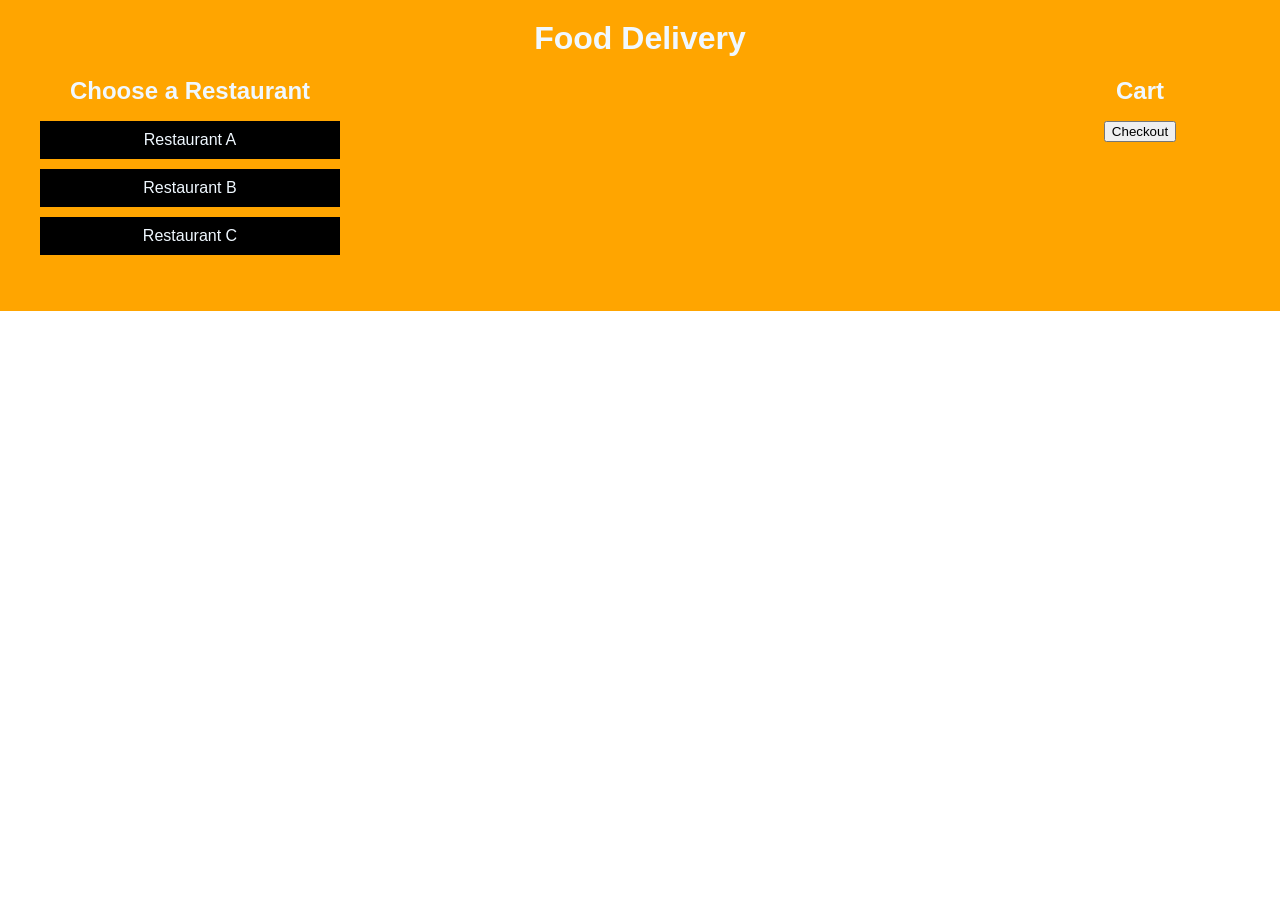
==== Day-2-food delivery website/index.html @ 99600dc6 "Day2: Added Food Delivery Website project" ====
<!DOCTYPE html>
<html lang="en">
<head>
    <meta charset="UTF-8">
    <meta name="viewport" content="width=device-width, initial-scale=1.0">
    <title>Food Delivery Website</title>
    <link rel = "stylesheet" href = "style.css">
</head>
<body>
    <header>
        <h1>Food Delivery</h1>
        <main>
            <div class = "restaurants">
                <h2>Choose a Restaurant</h2>
                <ul id = "restaurants">

                </ul>
            </div>
            <div class = "menu" id = "menuContainer"></div>
            <div class = "cart">

            </div>
            <div class = "cart">
            <h2>Cart</h2>
            <ul id = "cartItems">

            </ul>
            <button id = "checkButton">Checkout</button>
            </div>
        </main>
        <script src = "script.js">
            
        </script>
    
    
</body>
</html>
---- Day-2-food delivery website/style.css ----
body{
    font-family: Arial,sans-serif;
    margin: 0;
    padding: 0;
}
header{
    background-color: orange;
    padding: 20px;
    text-align: center;
    color:aliceblue;
}
main{
    display:flex;
    justify-content: space-between;
    padding: 20px;
}
.restaurants{
    flex-basis: 30%;
}
.menu{
    flex-basis: 50%;
}
.cart{
    flex-basis:20%;
}
h1,h2{
    margin:0;
}
ul{
    list-style-type:none;
    padding:0;
}
.restaurant-item{
    padding:10px;
    background-color: black;
    margin-bottom: 10px;
    cursor:pointer;
}
menu-item{
    padding:10px;
    background-color: brown;
    margin-bottom:10px;
}
#checkoutButton{
    display:block;
    width:100%;
    padding:10px;
    background-color: aqua;
    color:aliceblue;
    border: none;
    cursor:pointer;
}
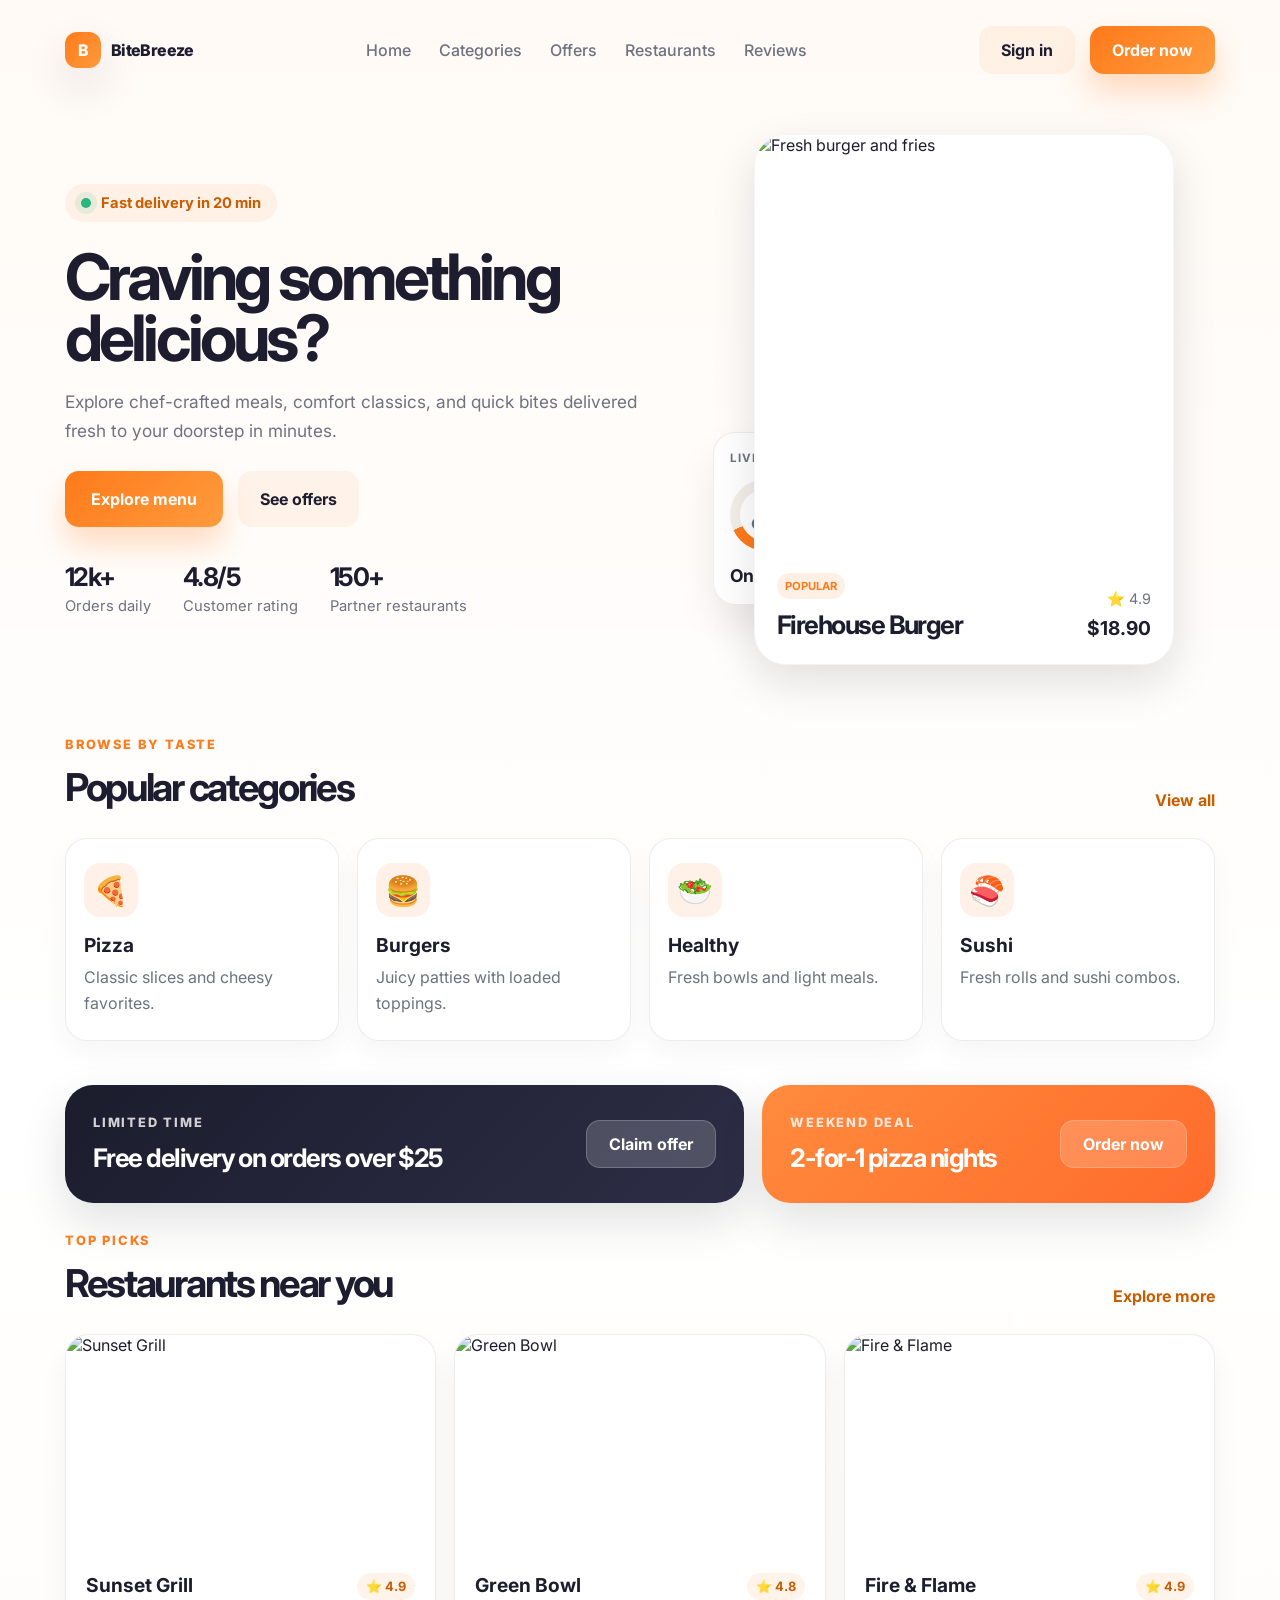
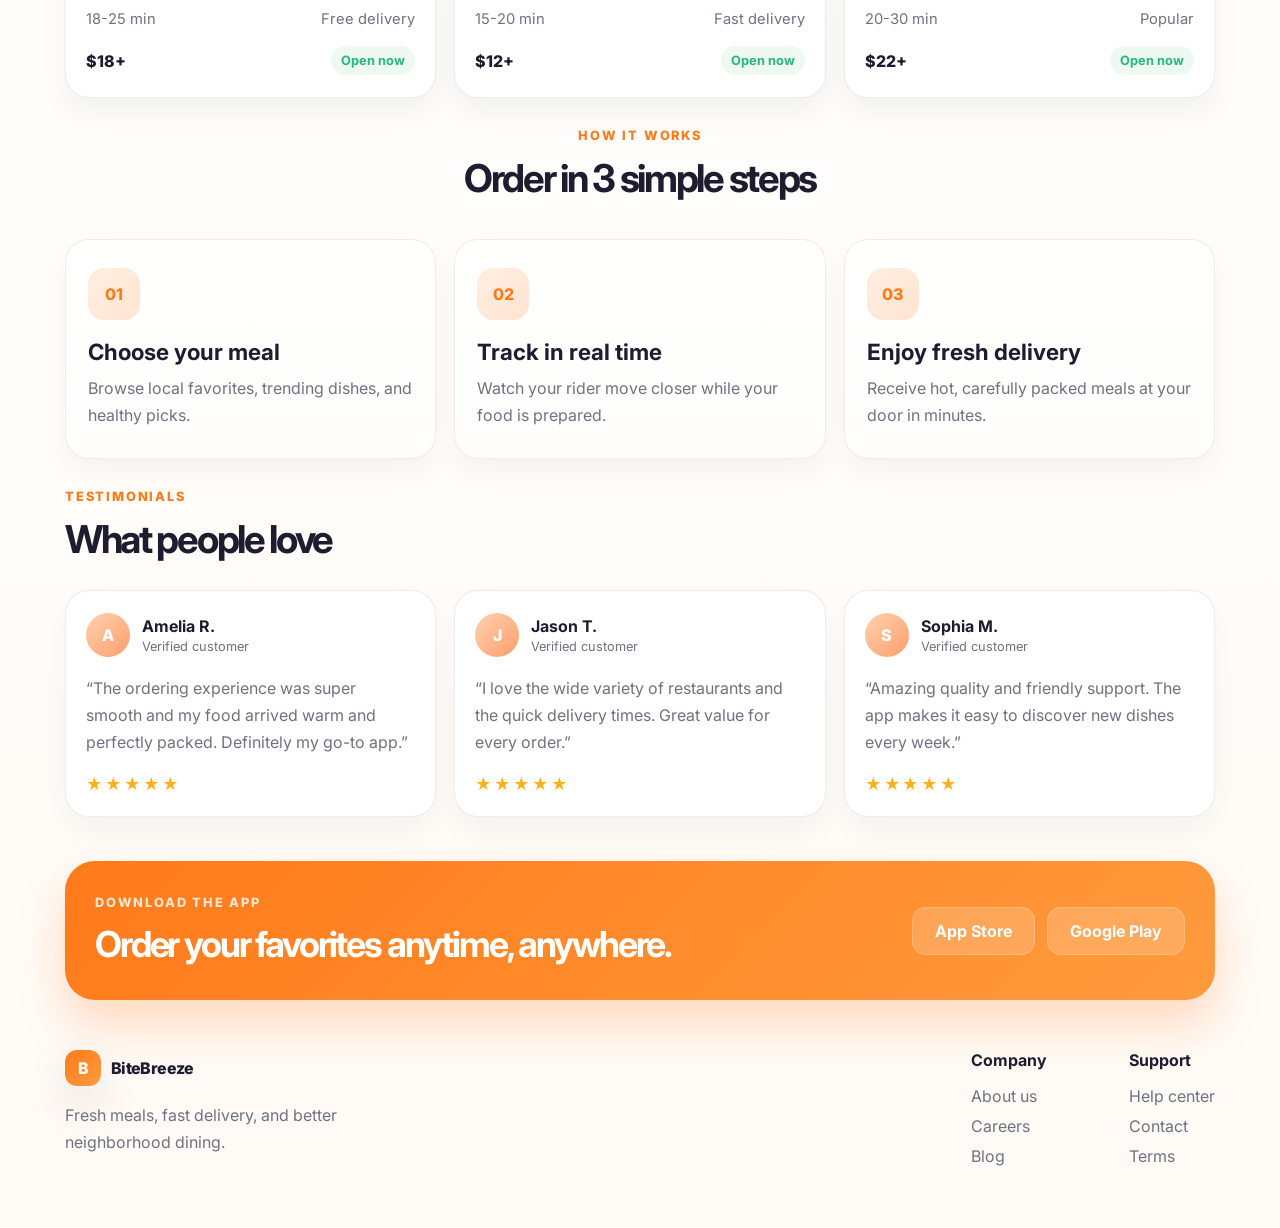
==== commit fd532279: "Added Day2 food delivery website files" ====
--- a/Day-2-food delivery website/index.html
+++ b/Day-2-food delivery website/index.html
@@ -1,37 +1,280 @@
 <!DOCTYPE html>
 <html lang="en">
-<head>
-    <meta charset="UTF-8">
-    <meta name="viewport" content="width=device-width, initial-scale=1.0">
-    <title>Food Delivery Website</title>
-    <link rel = "stylesheet" href = "style.css">
-</head>
-<body>
-    <header>
-        <h1>Food Delivery</h1>
-        <main>
-            <div class = "restaurants">
-                <h2>Choose a Restaurant</h2>
-                <ul id = "restaurants">
-
-                </ul>
-            </div>
-            <div class = "menu" id = "menuContainer"></div>
-            <div class = "cart">
-
-            </div>
-            <div class = "cart">
-            <h2>Cart</h2>
-            <ul id = "cartItems">
-
-            </ul>
-            <button id = "checkButton">Checkout</button>
-            </div>
-        </main>
-        <script src = "script.js">
-            
-        </script>
-    
-    
-</body>
-</html>+  <head>
+    <meta charset="UTF-8" />
+    <meta name="viewport" content="width=device-width, initial-scale=1.0" />
+    <title>BiteBreeze | Food Delivery</title>
+    <meta
+      name="description"
+      content="Order fresh meals, trending dishes, and fast delivery from your favorite local restaurants."
+    />
+    <link rel="preconnect" href="https://fonts.googleapis.com" />
+    <link rel="preconnect" href="https://fonts.gstatic.com" crossorigin />
+    <link
+      href="https://fonts.googleapis.com/css2?family=Inter:wght@400;500;600;700;800;900&display=swap"
+      rel="stylesheet"
+    />
+    <link rel="stylesheet" href="style.css" />
+  </head>
+  <body>
+    <div class="page-shell">
+      <header class="topbar container">
+        <a class="brand" href="#" aria-label="BiteBreeze home">
+          <span class="brand-mark">B</span>
+          <span>BiteBreeze</span>
+        </a>
+
+        <button class="nav-toggle" aria-label="Toggle menu" aria-expanded="false">
+          <span></span>
+          <span></span>
+          <span></span>
+        </button>
+
+        <nav class="main-nav" aria-label="Main navigation">
+          <a href="#home">Home</a>
+          <a href="#categories">Categories</a>
+          <a href="#offers">Offers</a>
+          <a href="#restaurants">Restaurants</a>
+          <a href="#reviews">Reviews</a>
+        </nav>
+
+        <div class="nav-actions">
+          <button class="btn btn-ghost">Sign in</button>
+          <button class="btn btn-primary">Order now</button>
+        </div>
+      </header>
+
+      <main>
+        <section class="hero container" id="home">
+          <div class="hero-copy">
+            <div class="badge-pill">
+              <span class="badge-dot"></span>
+              Fast delivery in 20 min
+            </div>
+
+            <h1>Craving something delicious?</h1>
+            <p>
+              Explore chef-crafted meals, comfort classics, and quick bites delivered
+              fresh to your doorstep in minutes.
+            </p>
+
+            <div class="hero-actions">
+              <button class="btn btn-primary large">Explore menu</button>
+              <button class="btn btn-secondary large">See offers</button>
+            </div>
+
+            <div class="hero-stats">
+              <div>
+                <strong>12k+</strong>
+                <span>Orders daily</span>
+              </div>
+              <div>
+                <strong>4.8/5</strong>
+                <span>Customer rating</span>
+              </div>
+              <div>
+                <strong>150+</strong>
+                <span>Partner restaurants</span>
+              </div>
+            </div>
+          </div>
+
+          <div class="hero-visual" aria-label="Featured food dish">
+            <div class="delivery-card card-floating">
+              <span class="tiny-label">Live delivery</span>
+              <div class="mini-progress">
+                <div class="progress-ring"></div>
+                <div class="delivery-person">
+                  <span>🚴</span>
+                </div>
+              </div>
+              <strong>On the way</strong>
+            </div>
+
+            <div class="food-card">
+              <img
+                src="https://images.unsplash.com/photo-1544025162-d76694265947?auto=format&fit=crop&w=900&q=80"
+                alt="Fresh burger and fries"
+              />
+              <div class="food-card-body">
+                <div>
+                  <span class="food-tag">Popular</span>
+                  <h3>Firehouse Burger</h3>
+                </div>
+                <div class="card-meta">
+                  <span>⭐ 4.9</span>
+                  <strong>$18.90</strong>
+                </div>
+              </div>
+            </div>
+          </div>
+        </section>
+
+        <section class="categories container" id="categories">
+          <div class="section-heading">
+            <div>
+              <p class="eyebrow">Browse by taste</p>
+              <h2>Popular categories</h2>
+            </div>
+            <a href="#" class="text-link">View all</a>
+          </div>
+
+          <div class="category-grid" id="categoryGrid"></div>
+        </section>
+
+        <section class="offers container" id="offers">
+          <div class="offer-card highlight">
+            <div>
+              <p class="eyebrow light">Limited time</p>
+              <h3>Free delivery on orders over $25</h3>
+            </div>
+            <button class="btn btn-light">Claim offer</button>
+          </div>
+
+          <div class="offer-card smaller">
+            <div>
+              <p class="eyebrow light">Weekend deal</p>
+              <h3>2-for-1 pizza nights</h3>
+            </div>
+            <button class="btn btn-light">Order now</button>
+          </div>
+        </section>
+
+        <section class="restaurants container" id="restaurants">
+          <div class="section-heading">
+            <div>
+              <p class="eyebrow">Top picks</p>
+              <h2>Restaurants near you</h2>
+            </div>
+            <a href="#" class="text-link">Explore more</a>
+          </div>
+
+          <div class="restaurant-grid" id="restaurantGrid"></div>
+        </section>
+
+        <section class="steps container">
+          <div class="section-heading center">
+            <div>
+              <p class="eyebrow">How it works</p>
+              <h2>Order in 3 simple steps</h2>
+            </div>
+          </div>
+
+          <div class="steps-grid">
+            <article class="step-card">
+              <span class="step-number">01</span>
+              <h3>Choose your meal</h3>
+              <p>Browse local favorites, trending dishes, and healthy picks.</p>
+            </article>
+            <article class="step-card">
+              <span class="step-number">02</span>
+              <h3>Track in real time</h3>
+              <p>Watch your rider move closer while your food is prepared.</p>
+            </article>
+            <article class="step-card">
+              <span class="step-number">03</span>
+              <h3>Enjoy fresh delivery</h3>
+              <p>Receive hot, carefully packed meals at your door in minutes.</p>
+            </article>
+          </div>
+        </section>
+
+        <section class="reviews container" id="reviews">
+          <div class="section-heading">
+            <div>
+              <p class="eyebrow">Testimonials</p>
+              <h2>What people love</h2>
+            </div>
+          </div>
+
+          <div class="review-grid">
+            <article class="review-card">
+              <div class="review-head">
+                <div class="avatar">A</div>
+                <div>
+                  <strong>Amelia R.</strong>
+                  <span>Verified customer</span>
+                </div>
+              </div>
+              <p>
+                “The ordering experience was super smooth and my food arrived warm and
+                perfectly packed. Definitely my go-to app.”
+              </p>
+              <div class="stars">★★★★★</div>
+            </article>
+
+            <article class="review-card">
+              <div class="review-head">
+                <div class="avatar">J</div>
+                <div>
+                  <strong>Jason T.</strong>
+                  <span>Verified customer</span>
+                </div>
+              </div>
+              <p>
+                “I love the wide variety of restaurants and the quick delivery times. Great
+                value for every order.”
+              </p>
+              <div class="stars">★★★★★</div>
+            </article>
+
+            <article class="review-card">
+              <div class="review-head">
+                <div class="avatar">S</div>
+                <div>
+                  <strong>Sophia M.</strong>
+                  <span>Verified customer</span>
+                </div>
+              </div>
+              <p>
+                “Amazing quality and friendly support. The app makes it easy to discover new
+                dishes every week.”
+              </p>
+              <div class="stars">★★★★★</div>
+            </article>
+          </div>
+        </section>
+
+        <section class="cta container">
+          <div class="cta-box">
+            <div>
+              <p class="eyebrow light">Download the app</p>
+              <h2>Order your favorites anytime, anywhere.</h2>
+            </div>
+            <div class="cta-actions">
+              <button class="btn btn-light">App Store</button>
+              <button class="btn btn-light">Google Play</button>
+            </div>
+          </div>
+        </section>
+      </main>
+
+      <footer class="footer container">
+        <div class="footer-brand">
+          <a class="brand" href="#" aria-label="BiteBreeze home">
+            <span class="brand-mark">B</span>
+            <span>BiteBreeze</span>
+          </a>
+          <p>Fresh meals, fast delivery, and better neighborhood dining.</p>
+        </div>
+
+        <div class="footer-links">
+          <div>
+            <h4>Company</h4>
+            <a href="#">About us</a>
+            <a href="#">Careers</a>
+            <a href="#">Blog</a>
+          </div>
+          <div>
+            <h4>Support</h4>
+            <a href="#">Help center</a>
+            <a href="#">Contact</a>
+            <a href="#">Terms</a>
+          </div>
+        </div>
+      </footer>
+    </div>
+
+    <script src="script.js"></script>
+  </body>
+</html>
--- a/Day-2-food delivery website/style.css
+++ b/Day-2-food delivery website/style.css
@@ -1,52 +1,791 @@
-body{
-    font-family: Arial,sans-serif;
-    margin: 0;
-    padding: 0;
-}
-header{
-    background-color: orange;
-    padding: 20px;
-    text-align: center;
-    color:aliceblue;
-}
-main{
-    display:flex;
+:root {
+  --bg: #fffaf5;
+  --surface: #ffffff;
+  --surface-soft: #fff1e7;
+  --card: #fffaf7;
+  --primary: #ff7a1a;
+  --primary-dark: #c95d00;
+  --secondary: #1d1e2c;
+  --text: #1e1d2f;
+  --muted: #6e7281;
+  --line: rgba(30, 29, 47, 0.08);
+  --shadow: 0 18px 45px rgba(15, 18, 27, 0.12);
+  --success: #28b67b;
+}
+
+* {
+  box-sizing: border-box;
+}
+
+html {
+  scroll-behavior: smooth;
+}
+
+body {
+  margin: 0;
+  font-family: "Inter", sans-serif;
+  background: linear-gradient(180deg, #fffaf5 0%, #fff 38%, #fffaf5 100%);
+  color: var(--text);
+}
+
+img {
+  max-width: 100%;
+  display: block;
+}
+
+button,
+a {
+  font: inherit;
+}
+
+button {
+  border: none;
+  cursor: pointer;
+}
+
+.page-shell {
+  min-height: 100vh;
+}
+
+.container {
+  width: min(1150px, calc(100% - 32px));
+  margin: 0 auto;
+}
+
+.topbar {
+  display: flex;
+  align-items: center;
+  justify-content: space-between;
+  gap: 18px;
+  padding: 26px 0 18px;
+}
+
+.brand {
+  display: inline-flex;
+  align-items: center;
+  gap: 10px;
+  text-decoration: none;
+  color: var(--text);
+  font-weight: 800;
+  letter-spacing: -0.04em;
+}
+
+.brand-mark {
+  display: grid;
+  place-items: center;
+  width: 36px;
+  height: 36px;
+  border-radius: 12px;
+  background: linear-gradient(135deg, var(--primary) 0%, #ff9b3d 100%);
+  color: white;
+  box-shadow: var(--shadow);
+}
+
+.main-nav {
+  display: flex;
+  align-items: center;
+  gap: 28px;
+}
+
+.main-nav a {
+  text-decoration: none;
+  color: var(--muted);
+  font-weight: 500;
+  transition: color 0.2s ease;
+}
+
+.main-nav a:hover,
+.main-nav a:focus-visible {
+  color: var(--text);
+}
+
+.nav-actions {
+  display: flex;
+  align-items: center;
+  gap: 15px;
+}
+
+.btn {
+  display: inline-flex;
+  align-items: center;
+  justify-content: center;
+  min-height: 48px;
+  padding: 0 22px;
+  border-radius: 14px;
+  font-weight: 700;
+  transition: transform 0.2s ease, box-shadow 0.2s ease;
+}
+
+.btn:hover {
+  transform: translateY(-1px);
+}
+
+.btn-primary {
+  background: linear-gradient(135deg, var(--primary) 0%, #ff9b3d 100%);
+  color: white;
+  box-shadow: 0 18px 30px rgba(255, 122, 26, 0.25);
+}
+
+.btn-primary.large {
+  min-height: 56px;
+  padding: 0 26px;
+}
+
+.btn-secondary,
+.btn-ghost {
+  background: rgba(255, 122, 26, 0.08);
+  color: var(--text);
+}
+
+.btn-light {
+  background: rgba(255, 255, 255, 0.18);
+  color: white;
+  border: 1px solid rgba(255, 255, 255, 0.2);
+}
+
+.hero {
+  display: grid;
+  grid-template-columns: 1.1fr 0.9fr;
+  gap: 34px;
+  align-items: center;
+  padding: 42px 0 42px;
+}
+
+.badge-pill {
+  display: inline-flex;
+  align-items: center;
+  gap: 10px;
+  padding: 10px 16px;
+  border-radius: 999px;
+  background: rgba(255, 122, 26, 0.08);
+  color: var(--primary-dark);
+  font-size: 0.92rem;
+  font-weight: 700;
+}
+
+.badge-dot {
+  width: 10px;
+  height: 10px;
+  background: var(--success);
+  border-radius: 50%;
+  box-shadow: 0 0 0 6px rgba(40, 182, 123, 0.12);
+}
+
+.hero-copy h1 {
+  margin: 24px 0 18px;
+  font-size: clamp(2.7rem, 5vw, 5rem);
+  line-height: 0.96;
+  letter-spacing: -0.06em;
+}
+
+.hero-copy p {
+  margin: 0;
+  max-width: 600px;
+  color: var(--muted);
+  font-size: 1.08rem;
+  line-height: 1.7;
+}
+
+.hero-actions {
+  display: flex;
+  flex-wrap: wrap;
+  gap: 15px;
+  margin-top: 26px;
+}
+
+.hero-stats {
+  display: flex;
+  flex-wrap: wrap;
+  gap: 32px;
+  margin-top: 34px;
+}
+
+.hero-stats div {
+  display: flex;
+  flex-direction: column;
+  gap: 5px;
+}
+
+.hero-stats strong {
+  font-size: 1.6rem;
+  letter-spacing: -0.06em;
+}
+
+.hero-stats span {
+  color: var(--muted);
+  font-size: 0.92rem;
+}
+
+.hero-visual {
+  position: relative;
+  display: grid;
+  place-items: center;
+  min-height: 520px;
+}
+
+.food-card {
+  position: relative;
+  width: min(420px, 92%);
+  background: var(--surface);
+  border-radius: 32px;
+  overflow: hidden;
+  box-shadow: var(--shadow);
+  border: 1px solid rgba(17, 17, 17, 0.04);
+}
+
+.food-card img {
+  height: 420px;
+  width: 100%;
+  object-fit: cover;
+}
+
+.food-card-body {
+  display: flex;
+  align-items: end;
+  justify-content: space-between;
+  gap: 16px;
+  padding: 18px 22px 24px;
+}
+
+.food-tag {
+  display: inline-block;
+  padding: 6px 8px;
+  border-radius: 999px;
+  background: #fff0e5;
+  color: var(--primary);
+  font-size: 0.7rem;
+  font-weight: 700;
+  text-transform: uppercase;
+}
+
+.food-card h3 {
+  margin: 10px 0 0;
+  font-size: 1.6rem;
+  letter-spacing: -0.06em;
+}
+
+.card-meta {
+  display: flex;
+  flex-direction: column;
+  align-items: flex-end;
+  gap: 8px;
+  color: var(--muted);
+  font-size: 0.9rem;
+}
+
+.card-meta strong {
+  color: var(--text);
+  font-size: 1.2rem;
+}
+
+.delivery-card {
+  position: absolute;
+  left: 0;
+  bottom: 60px;
+  display: flex;
+  flex-direction: column;
+  gap: 14px;
+  width: 180px;
+  padding: 18px 16px;
+  background: rgba(255, 255, 255, 0.9);
+  border: 1px solid var(--line);
+  border-radius: 22px;
+  backdrop-filter: blur(12px);
+  box-shadow: 0 22px 40px rgba(18, 18, 18, 0.08);
+}
+
+.tiny-label {
+  display: inline-block;
+  font-size: 0.72rem;
+  font-weight: 700;
+  color: var(--muted);
+  text-transform: uppercase;
+  letter-spacing: 0.08em;
+}
+
+.mini-progress {
+  position: relative;
+  width: 72px;
+  height: 72px;
+  display: grid;
+  place-items: center;
+}
+
+.progress-ring {
+  width: 72px;
+  height: 72px;
+  border-radius: 50%;
+  background: conic-gradient(var(--primary) 0 68%, #f2efe9 68% 100%);
+}
+
+.progress-ring::before {
+  content: "";
+  position: absolute;
+  inset: 10px;
+  border-radius: 50%;
+  background: white;
+}
+
+.delivery-person {
+  position: absolute;
+  inset: 0;
+  display: grid;
+  place-items: center;
+  font-size: 1.7rem;
+}
+
+.delivery-card strong {
+  font-size: 1.1rem;
+}
+
+.eyebrow {
+  margin: 0 0 12px;
+  font-size: 0.8rem;
+  font-weight: 800;
+  text-transform: uppercase;
+  letter-spacing: 0.14em;
+  color: var(--primary);
+}
+
+.eyebrow.light {
+  color: rgba(255, 255, 255, 0.8);
+}
+
+.section-heading {
+  display: flex;
+  align-items: flex-end;
+  justify-content: space-between;
+  gap: 16px;
+  margin-bottom: 28px;
+}
+
+.section-heading h2 {
+  margin: 0;
+  font-size: clamp(2rem, 3vw, 2.8rem);
+  letter-spacing: -0.06em;
+}
+
+.center {
+  justify-content: center;
+  text-align: center;
+}
+
+.text-link {
+  display: inline-flex;
+  align-items: center;
+  color: var(--primary-dark);
+  text-decoration: none;
+  font-weight: 700;
+}
+
+.categories,
+.restaurants,
+.steps,
+.reviews {
+  padding-top: 30px;
+}
+
+.category-grid {
+  display: grid;
+  grid-template-columns: repeat(4, minmax(0, 1fr));
+  gap: 18px;
+}
+
+.category-card {
+  background: var(--surface);
+  border: 1px solid var(--line);
+  border-radius: 22px;
+  padding: 24px 18px;
+  box-shadow: 0 12px 28px rgba(10, 12, 19, 0.04);
+}
+
+.category-icon {
+  display: grid;
+  place-items: center;
+  width: 54px;
+  height: 54px;
+  border-radius: 16px;
+  background: var(--surface-soft);
+  font-size: 1.8rem;
+}
+
+.category-card h3 {
+  margin: 16px 0 8px;
+  font-size: 1.2rem;
+}
+
+.category-card p {
+  margin: 0;
+  color: var(--muted);
+  line-height: 1.6;
+}
+
+.offers {
+  display: grid;
+  grid-template-columns: 1.5fr 1fr;
+  gap: 18px;
+  padding-top: 44px;
+}
+
+.offer-card {
+  display: flex;
+  align-items: center;
+  justify-content: space-between;
+  gap: 12px;
+  padding: 30px 28px;
+  border-radius: 28px;
+  background: linear-gradient(135deg, #1b1d2d 0%, #2d2d46 100%);
+  color: white;
+  box-shadow: var(--shadow);
+}
+
+.offer-card h3 {
+  margin: 8px 0 0;
+  font-size: clamp(1.5rem, 2vw, 2rem);
+  letter-spacing: -0.06em;
+}
+
+.offer-card.smaller {
+  background: linear-gradient(135deg, #ff8b3d 0%, #ff6b2c 100%);
+}
+
+.restaurant-grid {
+  display: grid;
+  grid-template-columns: repeat(3, minmax(0, 1fr));
+  gap: 18px;
+}
+
+.restaurant-card {
+  background: var(--surface);
+  border-radius: 24px;
+  overflow: hidden;
+  box-shadow: 0 14px 28px rgba(11, 18, 26, 0.05);
+  border: 1px solid var(--line);
+}
+
+.restaurant-card img {
+  height: 220px;
+  width: 100%;
+  object-fit: cover;
+}
+
+.restaurant-body {
+  padding: 18px 20px 22px;
+}
+
+.restaurant-header {
+  display: flex;
+  justify-content: space-between;
+  gap: 10px;
+  margin-bottom: 10px;
+}
+
+.restaurant-header h3 {
+  margin: 0;
+  font-size: 1.2rem;
+}
+
+.rating {
+  display: inline-flex;
+  align-items: center;
+  gap: 6px;
+  padding: 6px 9px;
+  border-radius: 999px;
+  background: #fff3ea;
+  color: var(--primary-dark);
+  font-weight: 700;
+  font-size: 0.8rem;
+}
+
+.meta-line {
+  display: flex;
+  align-items: center;
+  justify-content: space-between;
+  gap: 8px;
+  color: var(--muted);
+  font-size: 0.92rem;
+}
+
+.restaurant-footer {
+  display: flex;
+  align-items: center;
+  justify-content: space-between;
+  margin-top: 18px;
+}
+
+.price {
+  font-weight: 800;
+  color: var(--text);
+}
+
+.tag {
+  display: inline-flex;
+  align-items: center;
+  justify-content: center;
+  padding: 7px 10px;
+  border-radius: 999px;
+  background: #edf9f1;
+  color: var(--success);
+  font-weight: 700;
+  font-size: 0.8rem;
+}
+
+.steps-grid {
+  display: grid;
+  grid-template-columns: repeat(3, minmax(0, 1fr));
+  gap: 18px;
+  padding-top: 10px;
+}
+
+.step-card {
+  background: rgba(255, 255, 255, 0.7);
+  border: 1px solid var(--line);
+  border-radius: 24px;
+  padding: 28px 22px;
+  box-shadow: 0 14px 28px rgba(10, 12, 19, 0.04);
+}
+
+.step-number {
+  display: inline-flex;
+  align-items: center;
+  justify-content: center;
+  width: 52px;
+  height: 52px;
+  border-radius: 16px;
+  background: linear-gradient(135deg, rgba(255, 122, 26, 0.12) 0%, rgba(255, 122, 26, 0.2) 100%);
+  color: var(--primary);
+  font-weight: 800;
+  margin-bottom: 18px;
+}
+
+.step-card h3 {
+  margin: 0 0 10px;
+  font-size: 1.4rem;
+}
+
+.step-card p,
+.review-card p {
+  margin: 0;
+  color: var(--muted);
+  line-height: 1.7;
+}
+
+.review-grid {
+  display: grid;
+  grid-template-columns: repeat(3, minmax(0, 1fr));
+  gap: 18px;
+}
+
+.review-card {
+  background: var(--surface);
+  border: 1px solid var(--line);
+  border-radius: 24px;
+  padding: 22px 20px;
+  box-shadow: 0 14px 28px rgba(10, 12, 19, 0.04);
+}
+
+.review-head {
+  display: flex;
+  align-items: center;
+  gap: 12px;
+  margin-bottom: 18px;
+}
+
+.avatar {
+  display: grid;
+  place-items: center;
+  width: 44px;
+  height: 44px;
+  border-radius: 50%;
+  background: linear-gradient(135deg, #ffd3b0 0%, #ff9d6b 100%);
+  color: white;
+  font-weight: 800;
+}
+
+.review-head div:last-child {
+  display: flex;
+  flex-direction: column;
+  gap: 3px;
+}
+
+.review-head span {
+  color: var(--muted);
+  font-size: 0.8rem;
+}
+
+.stars {
+  margin-top: 18px;
+  color: #ffb11a;
+  letter-spacing: 0.12em;
+}
+
+.cta {
+  padding-top: 44px;
+  padding-bottom: 22px;
+}
+
+.cta-box {
+  display: flex;
+  align-items: center;
+  justify-content: space-between;
+  gap: 20px;
+  padding: 34px 30px;
+  border-radius: 30px;
+  background: linear-gradient(135deg, #ff7a1a 0%, #ff9b3d 100%);
+  color: white;
+  box-shadow: 0 24px 46px rgba(255, 122, 26, 0.25);
+}
+
+.cta-box h2 {
+  margin: 8px 0 0;
+  font-size: clamp(2rem, 2.8vw, 3rem);
+  letter-spacing: -0.06em;
+}
+
+.cta-actions {
+  display: flex;
+  gap: 12px;
+  flex-wrap: wrap;
+}
+
+.footer {
+  display: flex;
+  justify-content: space-between;
+  align-items: start;
+  gap: 30px;
+  padding: 28px 0 52px;
+}
+
+.footer-brand {
+  max-width: 360px;
+}
+
+.footer-brand p {
+  color: var(--muted);
+  line-height: 1.7;
+}
+
+.footer-links {
+  display: flex;
+  gap: 82px;
+}
+
+.footer-links h4 {
+  margin: 0 0 16px;
+  font-size: 1rem;
+}
+
+.footer-links a {
+  display: block;
+  margin-bottom: 10px;
+  color: var(--muted);
+  text-decoration: none;
+}
+
+.nav-toggle {
+  display: none;
+  flex-direction: column;
+  justify-content: center;
+  gap: 5px;
+  width: 42px;
+  height: 42px;
+  padding: 10px;
+  border-radius: 12px;
+  background: rgba(255, 122, 26, 0.08);
+}
+
+.nav-toggle span {
+  width: 100%;
+  height: 2px;
+  background: var(--text);
+  border-radius: 10px;
+}
+
+@media (max-width: 900px) {
+  .hero,
+  .offers,
+  .footer {
+    grid-template-columns: 1fr;
+    display: grid;
+  }
+
+  .category-grid,
+  .restaurant-grid,
+  .steps-grid,
+  .review-grid {
+    grid-template-columns: repeat(2, minmax(0, 1fr));
+  }
+
+  .nav-toggle {
+    display: flex;
+  }
+
+  .main-nav,
+  .nav-actions {
+    display: none;
+  }
+
+  .main-nav.open {
+    position: absolute;
+    top: 82px;
+    left: 16px;
+    right: 16px;
+    display: flex;
+    flex-direction: column;
+    gap: 14px;
+    padding: 18px 16px;
+    background: rgba(255, 255, 255, 0.96);
+    border: 1px solid var(--line);
+    border-radius: 18px;
+    box-shadow: var(--shadow);
+  }
+
+  .topbar {
+    position: relative;
+    flex-wrap: wrap;
+  }
+
+  .cta-box,
+  .offer-card,
+  .footer {
+    flex-direction: column;
+    align-items: flex-start;
+  }
+}
+
+@media (max-width: 620px) {
+  .category-grid,
+  .restaurant-grid,
+  .steps-grid,
+  .review-grid {
+    grid-template-columns: 1fr;
+  }
+
+  .hero {
+    padding-top: 24px;
+  }
+
+  .hero-stats {
+    gap: 22px;
+  }
+
+  .food-card img {
+    height: 320px;
+  }
+
+  .delivery-card {
+    left: 12px;
+    bottom: 22px;
+    width: 150px;
+  }
+
+  .topbar {
+    padding-top: 18px;
+  }
+
+  .footer-links {
+    width: 100%;
     justify-content: space-between;
-    padding: 20px;
-}
-.restaurants{
-    flex-basis: 30%;
-}
-.menu{
-    flex-basis: 50%;
-}
-.cart{
-    flex-basis:20%;
-}
-h1,h2{
-    margin:0;
-}
-ul{
-    list-style-type:none;
-    padding:0;
-}
-.restaurant-item{
-    padding:10px;
-    background-color: black;
-    margin-bottom: 10px;
-    cursor:pointer;
-}
-menu-item{
-    padding:10px;
-    background-color: brown;
-    margin-bottom:10px;
-}
-#checkoutButton{
-    display:block;
-    width:100%;
-    padding:10px;
-    background-color: aqua;
-    color:aliceblue;
-    border: none;
-    cursor:pointer;
-}+    gap: 22px;
+  }
+}
